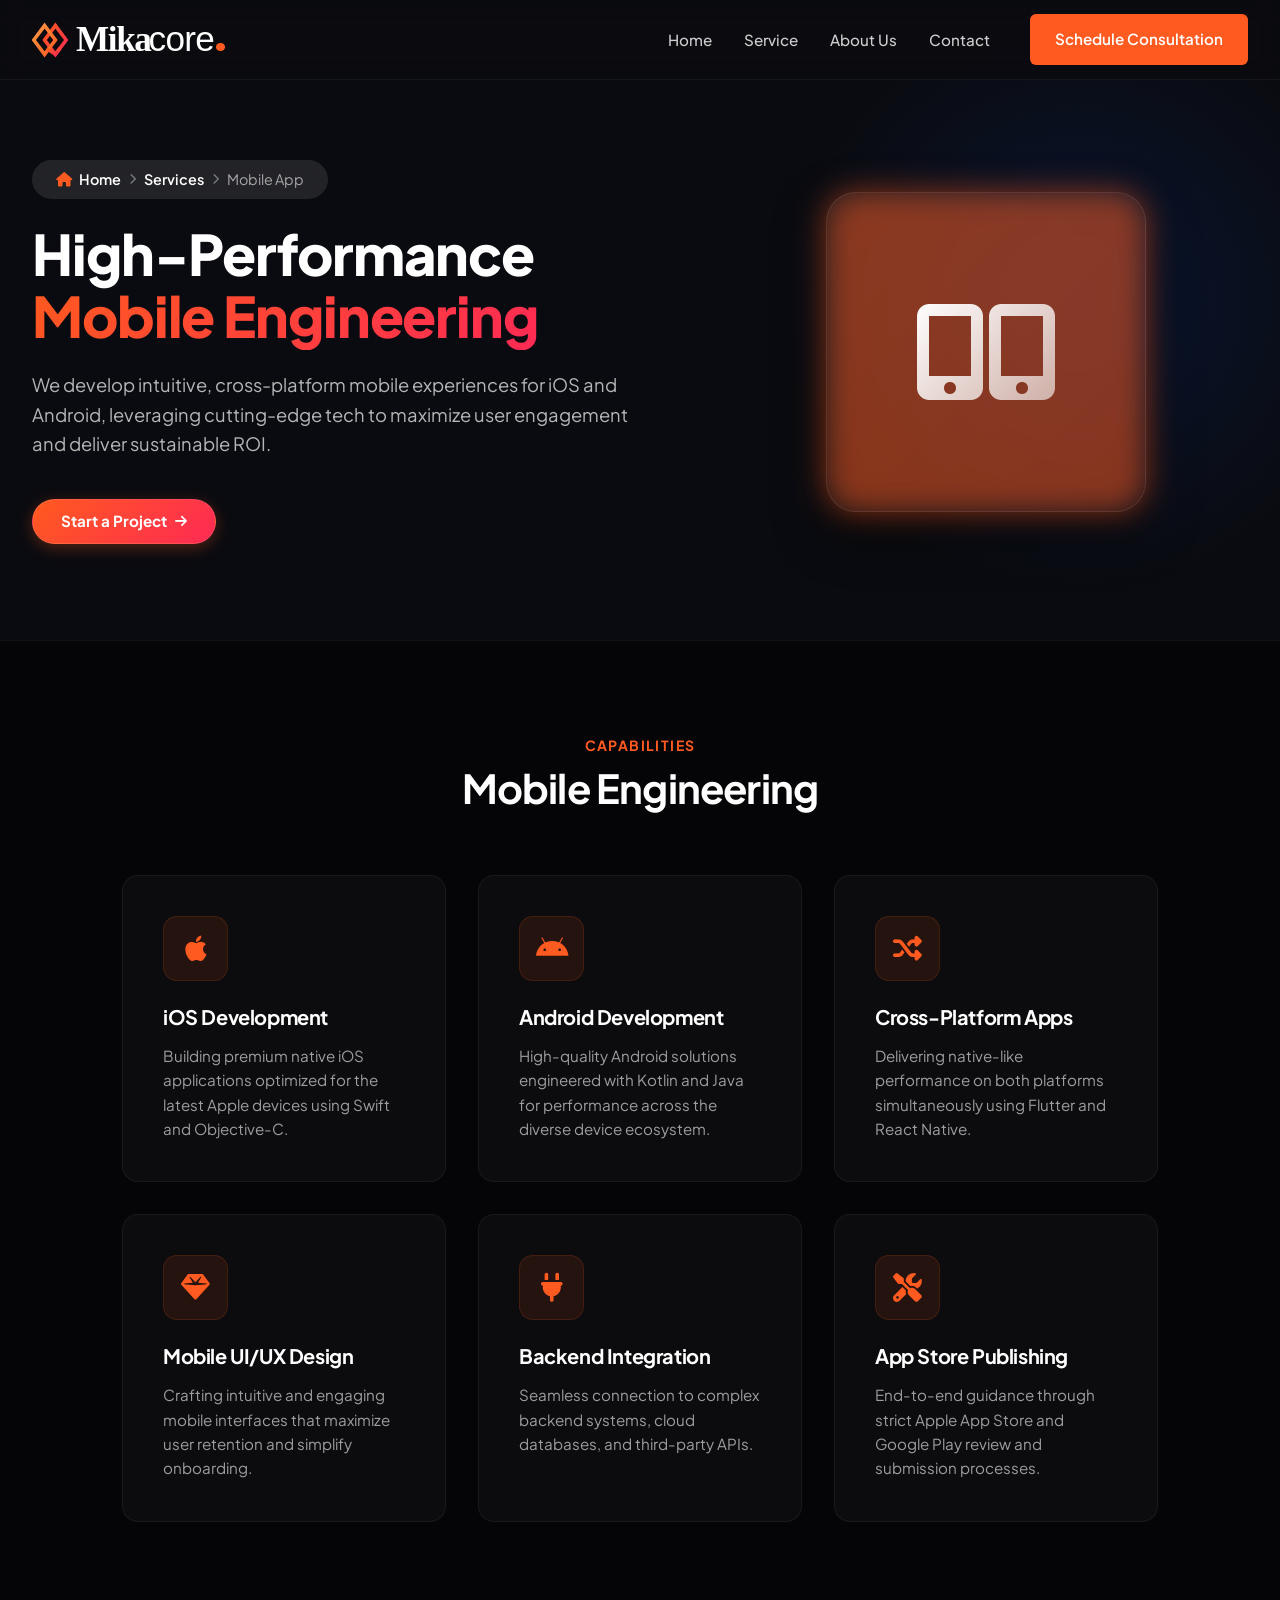
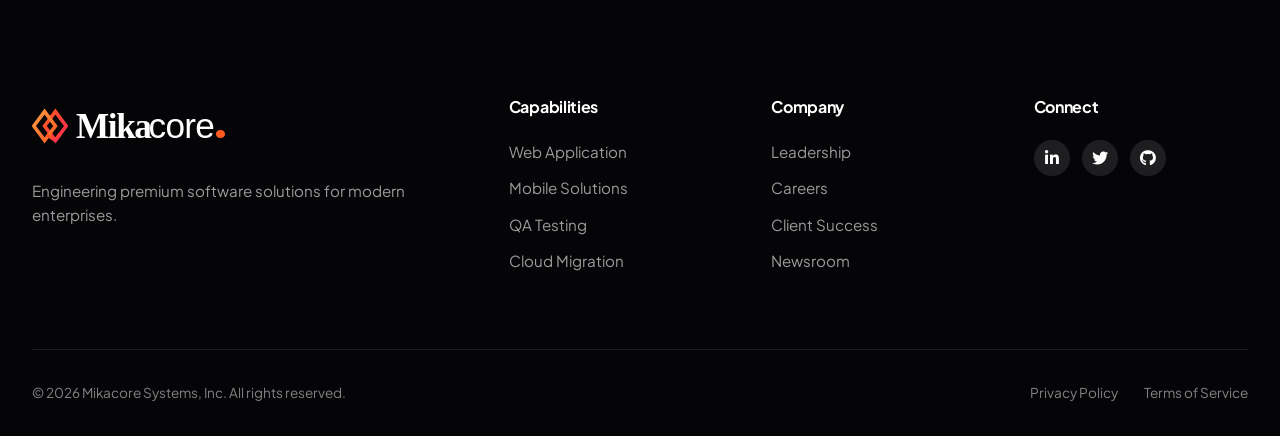
==== mobile-app.html @ 4b155047 "Init the Project" ====
<!DOCTYPE html>
<html lang="en">

<head>
  <meta charset="UTF-8">
  <meta name="viewport" content="width=device-width, initial-scale=1.0">
  <title>Mobile App Development | Mikacore Services</title>
  <link rel="preconnect" href="https://fonts.googleapis.com">
  <link rel="preconnect" href="https://fonts.gstatic.com" crossorigin>
  <link
    href="https://fonts.googleapis.com/css2?family=Plus+Jakarta+Sans:wght@300;400;500;600;700;800&family=Poppins:wght@300;700&display=swap"
    rel="stylesheet">
  <link rel="stylesheet" href="https://cdnjs.cloudflare.com/ajax/libs/font-awesome/6.4.0/css/all.min.css">
  <link rel="stylesheet" href="styles.css?v=2">
</head>

<body>

  <!-- Navigation -->
  <header class="navbar" id="navbar">
    <div class="container nav-container">
      <a href="index.html#home" class="brand-logo">
        <svg class="logo-svg" width="36" height="36" viewBox="0 0 100 100" fill="none"
          xmlns="http://www.w3.org/2000/svg">
          <defs>
            <linearGradient id="logoOrangeGrad" x1="0%" y1="0%" x2="100%" y2="100%">
              <stop offset="0%" stop-color="#FF9A44" />
              <stop offset="100%" stop-color="#FF5A1F" />
            </linearGradient>
            <linearGradient id="logoRedGrad" x1="0%" y1="0%" x2="100%" y2="100%">
              <stop offset="0%" stop-color="#FF5A1F" />
              <stop offset="100%" stop-color="#FF2A54" />
            </linearGradient>
          </defs>
          <path d="M 65 10 L 95 50 L 65 90 L 35 50 Z" stroke="url(#logoRedGrad)" stroke-width="10"
            stroke-linejoin="miter" />
          <path d="M 35 10 L 65 50 L 35 90 L 5 50 Z" stroke="url(#logoOrangeGrad)" stroke-width="10"
            stroke-linejoin="miter" />
          <path d="M 45 76.6 L 65 90 L 75.3 76.2" stroke="url(#logoRedGrad)" stroke-width="10" stroke-linejoin="miter"
            stroke-linecap="square" />
        </svg>
        <span class="brand-text"><span class="brand-mika">Mika</span><span class="brand-core">core</span><span
            class="brand-dot">.</span></span>
      </a>

      <button class="menu-toggle" aria-label="Toggle navigation">
        <span></span><span></span><span></span>
      </button>

      <nav class="nav-menu">
        <ul class="nav-links">
          <li><a href="index.html#home" class="nav-link">Home</a></li>
          <li><a href="index.html#service" class="nav-link active">Service</a></li>
          <li><a href="index.html#solutions" class="nav-link">About Us</a></li>
          <li><a href="index.html#contact" class="nav-link">Contact</a></li>
        </ul>
        <div class="nav-actions">
          <a href="index.html#contact" class="btn btn-primary">Schedule Consultation</a>
        </div>
      </nav>
    </div>
  </header>

  <!-- Service Hero -->
  <section class="service-hero">
    <div class="service-hero-glow"></div>
    <div class="container sh-container">
      <div class="sh-content reveal-up">
        <div class="breadcrumb">
          <a href="index.html#home"><i class="fas fa-home"></i> Home</a>
          <i class="fas fa-chevron-right"></i>
          <a href="index.html#service">Services</a>
          <i class="fas fa-chevron-right"></i>
          <span>Mobile App</span>
        </div>
        <h1 class="sh-title">High-Performance <span>Mobile Engineering</span></h1>
        <p class="sh-desc">We develop intuitive, cross-platform mobile experiences for iOS and Android, leveraging
          cutting-edge tech to maximize user engagement and deliver sustainable ROI.</p>
        <div class="sh-actions">
          <a href="index.html#contact" class="btn btn-primary nav-get-started">Start a Project <i
              class="fas fa-arrow-right"></i></a>
        </div>
      </div>
      <div class="sh-visual reveal-up delay-1">
        <div class="sh-abstract-card">
          <i class="fas fa-mobile-alt sh-icon"
            style="font-family: 'Font Awesome 6 Free'; font-weight: 900;">&#xf3cd;</i>
        </div>
      </div>
    </div>
  </section>

  <!-- Service Features -->
  <section class="service-features section">
    <div class="container container-large">
      <div class="section-heading reveal-up">
        <h2 class="subtitle">Capabilities</h2>
        <h3 class="title text-white">Mobile Engineering</h3>
      </div>
      <div class="sh-grid">
        <div class="sh-feature-card reveal-up">
          <div class="sh-fc-icon"><i class="fab fa-apple"></i></div>
          <h4>iOS Development</h4>
          <p>Building premium native iOS applications optimized for the latest Apple devices using Swift and
            Objective-C.</p>
        </div>
        <div class="sh-feature-card reveal-up delay-1">
          <div class="sh-fc-icon"><i class="fab fa-android"></i></div>
          <h4>Android Development</h4>
          <p>High-quality Android solutions engineered with Kotlin and Java for performance across the diverse device
            ecosystem.</p>
        </div>
        <div class="sh-feature-card reveal-up delay-2">
          <div class="sh-fc-icon"><i class="fas fa-random"></i></div>
          <h4>Cross-Platform Apps</h4>
          <p>Delivering native-like performance on both platforms simultaneously using Flutter and React Native.</p>
        </div>
        <div class="sh-feature-card reveal-up">
          <div class="sh-fc-icon"><i class="fas fa-gem"></i></div>
          <h4>Mobile UI/UX Design</h4>
          <p>Crafting intuitive and engaging mobile interfaces that maximize user retention and simplify onboarding.</p>
        </div>
        <div class="sh-feature-card reveal-up delay-1">
          <div class="sh-fc-icon"><i class="fas fa-plug"></i></div>
          <h4>Backend Integration</h4>
          <p>Seamless connection to complex backend systems, cloud databases, and third-party APIs.</p>
        </div>
        <div class="sh-feature-card reveal-up delay-2">
          <div class="sh-fc-icon"><i class="fas fa-tools"></i></div>
          <h4>App Store Publishing</h4>
          <p>End-to-end guidance through strict Apple App Store and Google Play review and submission processes.</p>
        </div>
      </div>
    </div>
  </section>
  <!-- Footer -->
  <footer class="footer">
    <div class="container">
      <div class="footer-grid">
        <div class="footer-brand">
          <a href="index.html#home" class="brand-logo">
            <svg class="logo-svg" width="36" height="36" viewBox="0 0 100 100" fill="none"
              xmlns="http://www.w3.org/2000/svg">
              <defs>
                <linearGradient id="logoOrangeGradFooter" x1="0%" y1="0%" x2="100%" y2="100%">
                  <stop offset="0%" stop-color="#FF9A44" />
                  <stop offset="100%" stop-color="#FF5A1F" />
                </linearGradient>
                <linearGradient id="logoRedGradFooter" x1="0%" y1="0%" x2="100%" y2="100%">
                  <stop offset="0%" stop-color="#FF5A1F" />
                  <stop offset="100%" stop-color="#FF2A54" />
                </linearGradient>
              </defs>
              <path d="M 65 10 L 95 50 L 65 90 L 35 50 Z" stroke="url(#logoRedGradFooter)" stroke-width="10"
                stroke-linejoin="miter" />
              <path d="M 35 10 L 65 50 L 35 90 L 5 50 Z" stroke="url(#logoOrangeGradFooter)" stroke-width="10"
                stroke-linejoin="miter" />
              <path d="M 45 76.6 L 65 90 L 75.3 76.2" stroke="url(#logoRedGradFooter)" stroke-width="10"
                stroke-linejoin="miter" stroke-linecap="square" />
            </svg>
            <span class="brand-text text-white"><span class="brand-mika">Mika</span><span
                class="brand-core">core</span><span class="brand-dot">.</span></span>
          </a>
          <p>Engineering premium software solutions for modern enterprises.</p>
        </div>
        <div class="footer-nav">
          <h4>Capabilities</h4>
          <ul>
            <li><a href="web-application.html">Web Application</a></li>
            <li><a href="mobile-app.html">Mobile Solutions</a></li>
            <li><a href="qa-support.html">QA Testing</a></li>
            <li><a href="#">Cloud Migration</a></li>
          </ul>
        </div>
        <div class="footer-nav">
          <h4>Company</h4>
          <ul>
            <li><a href="#">Leadership</a></li>
            <li><a href="#">Careers</a></li>
            <li><a href="#">Client Success</a></li>
            <li><a href="#">Newsroom</a></li>
          </ul>
        </div>
        <div class="footer-nav">
          <h4>Connect</h4>
          <div class="social-pills">
            <a href="#"><i class="fab fa-linkedin-in"></i></a>
            <a href="#"><i class="fab fa-twitter"></i></a>
            <a href="#"><i class="fab fa-github"></i></a>
          </div>
        </div>
      </div>
      <div class="footer-legal">
        <p>&copy; <span id="currentYear"></span> Mikacore Systems, Inc. All rights reserved.</p>
        <div class="legal-links">
          <a href="#">Privacy Policy</a>
          <a href="#">Terms of Service</a>
        </div>
      </div>
    </div>
  </footer>

  <script src="script.js"></script>
</body>

</html>
---- styles.css ----
/**
 * Mikacore Professional Enterprise CSS
 * Palette: Pure Black, Dark Gray, Vibrant Orange, Deep Red, Off-White
 */

:root {
    /* Color System */
    --c-black: #050507;
    --c-dark: #0A0B10;
    --c-dark-border: #1F212A;
    --c-white: #FFFFFF;
    --c-gray-light: #F4F5F7;
    --c-gray-mid: #E2E4E9;
    --c-text-main: #334155;
    --c-text-muted: #64748B;

    /* Brand Accents */
    --c-orange: #FF5A1F;
    --c-orange-hover: #E04A15;
    --c-orange-light: rgba(255, 90, 31, 0.1);

    /* Typography */
    --font-sans: 'Plus Jakarta Sans', system-ui, -apple-system, sans-serif;
    --font-logo: 'Poppins', sans-serif;


    /* Elevation / Shadows */
    --shadow-sm: 0 4px 6px -1px rgba(0, 0, 0, 0.05), 0 2px 4px -2px rgba(0, 0, 0, 0.05);
    --shadow-md: 0 10px 30px -5px rgba(0, 0, 0, 0.08);
    --shadow-lg: 0 20px 40px -5px rgba(0, 0, 0, 0.12);
    --shadow-glow: 0 0 40px rgba(255, 90, 31, 0.15);

    /* Layout */
    --nav-height: 80px;
    --container-xl: 1280px;
    --radius-sm: 6px;
    --radius-md: 12px;
    --radius-lg: 24px;

    /* Transitions */
    --ease-out: cubic-bezier(0.16, 1, 0.3, 1);
    --t-fast: 0.2s var(--ease-out);
    --t-normal: 0.4s var(--ease-out);
}

/* ================= Reset ================= */
* {
    margin: 0;
    padding: 0;
    box-sizing: border-box;
}

html {
    scroll-behavior: smooth;
    font-size: 16px;
}

body {
    font-family: var(--font-sans);
    color: var(--c-text-main);
    background-color: var(--c-white);
    line-height: 1.6;
    -webkit-font-smoothing: antialiased;
    -moz-osx-font-smoothing: grayscale;
}

img {
    max-width: 100%;
    height: auto;
    display: block;
}

a {
    text-decoration: none;
    color: inherit;
    transition: var(--t-fast);
}

ul {
    list-style: none;
}

/* ================= Typography ================= */
h1,
h2,
h3,
h4,
h5,
h6 {
    color: var(--c-black);
    font-weight: 700;
    letter-spacing: -0.02em;
    line-height: 1.15;
}

.text-white {
    color: var(--c-white) !important;
}

.orange-text {
    color: var(--c-orange);
}

.orange-bg {
    background-color: var(--c-orange-light);
}

.section-heading {
    text-align: center;
    max-width: 700px;
    margin: 0 auto 4rem;
}

.subtitle {
    font-size: 0.875rem;
    text-transform: uppercase;
    letter-spacing: 0.1em;
    color: var(--c-orange);
    margin-bottom: 0.75rem;
    font-weight: 700;
}

.title {
    font-size: 2.5rem;
    color: var(--c-black);
}

/* ================= Layout & Utilities ================= */
.container {
    max-width: var(--container-xl);
    margin: 0 auto;
    padding: 0 2rem;
}

.section {
    padding: 6rem 0;
}

.bg-gray {
    background-color: var(--c-gray-light);
}

.text-center {
    text-align: center;
}

.grid-3 {
    display: grid;
    grid-template-columns: repeat(3, 1fr);
    gap: 2rem;
}

.grid-4 {
    display: grid;
    grid-template-columns: repeat(4, 1fr);
    gap: 2rem;
}

/* ================= Buttons ================= */
.btn {
    display: inline-flex;
    align-items: center;
    justify-content: center;
    font-weight: 600;
    padding: 0.75rem 1.5rem;
    border-radius: var(--radius-sm);
    font-size: 0.95rem;
    cursor: pointer;
    border: 1px solid transparent;
    transition: var(--t-fast);
}

.btn-lg {
    padding: 1rem 2rem;
    font-size: 1.05rem;
}

.btn-full {
    width: 100%;
}

.nav-get-started {
    background: linear-gradient(135deg, var(--c-orange), #FF2A54);
    color: var(--c-white);
    border-radius: 50px;
    padding: 0.6rem 1.75rem;
    font-weight: 700;
    font-size: 0.95rem;
    display: inline-flex;
    align-items: center;
    gap: 0.5rem;
    box-shadow: 0 4px 15px rgba(255, 90, 31, 0.3);
    border: 1px solid rgba(255, 255, 255, 0.1);
    transition: all 0.3s ease;
}

.nav-get-started i {
    font-size: 0.85rem;
    transition: transform 0.3s ease;
}

.nav-get-started:hover {
    background: linear-gradient(135deg, #FF2A54, var(--c-orange));
    box-shadow: 0 8px 25px rgba(255, 90, 31, 0.4);
    transform: translateY(-2px);
    color: #fff;
}

.nav-get-started:hover i {
    transform: translateX(4px);
}

.btn-primary {
    background-color: var(--c-orange);
    color: var(--c-white);
}

.btn-primary:hover {
    background-color: var(--c-orange-hover);
    transform: translateY(-2px);
    box-shadow: 0 8px 20px rgba(255, 90, 31, 0.25);
}

.btn-outline-light {
    background-color: rgba(255, 255, 255, 0.05);
    border: 1px solid rgba(255, 255, 255, 0.2);
    color: var(--c-white);
    backdrop-filter: blur(10px);
}

.btn-outline-light:hover {
    background-color: var(--c-white);
    color: var(--c-black);
}

/* ================= Navigation ================= */
.navbar {
    position: fixed;
    top: 0;
    width: 100%;
    height: var(--nav-height);
    background-color: rgba(10, 11, 16, 0.9);
    backdrop-filter: blur(12px);
    border-bottom: 1px solid rgba(255, 255, 255, 0.05);
    z-index: 1000;
    transition: var(--t-normal);
}

.navbar.scrolled {
    height: 70px;
    background-color: rgba(255, 255, 255, 0.98);
    border-bottom: 1px solid var(--c-gray-mid);
    box-shadow: var(--shadow-sm);
}

.nav-container {
    display: flex;
    justify-content: space-between;
    align-items: center;
    height: 100%;
}

.brand-logo {
    display: flex;
    align-items: center;
    gap: 0.5rem;
    font-size: 1.6rem;
    color: var(--c-white);
    letter-spacing: -0.02em;
}

.brand-text {
    display: flex;
    align-items: baseline;
    font-family: var(--font-logo);
}

.brand-mika {
    font-weight: 700;
    font-size: 2.2rem;
    color: var(--c-white);
    font-family: 'Comfortaa', cursive;
    letter-spacing: -0.04em;
}

.navbar.scrolled .brand-mika {
    color: var(--c-black);
}

.brand-core {
    font-family: 'Lexend', sans-serif;
    font-weight: 200;
    font-size: 2.2rem;
    color: var(--c-white);
    letter-spacing: -0.02em;
    margin-left: -2px;
}

.navbar.scrolled .brand-core {
    color: var(--c-black);
}

.brand-dot {
    color: #FF5A1F;
    font-weight: 900;
    font-size: 2.2rem;
    margin-left: 1px;
}

.navbar.scrolled .brand-logo {
    color: var(--c-black);
}

.navbar.scrolled .brand-text.text-white {
    color: var(--c-black) !important;
}

.nav-menu {
    display: flex;
    align-items: center;
    gap: 2.5rem;
}

.nav-links {
    display: flex;
    gap: 2rem;
}

.nav-link {
    color: rgba(255, 255, 255, 0.8);
    font-size: 0.95rem;
    font-weight: 500;
}

.navbar.scrolled .nav-link {
    color: var(--c-text-main);
}

.nav-link:hover,
.nav-link.active {
    color: var(--c-white);
}

.navbar.scrolled .nav-link:hover,
.navbar.scrolled .nav-link.active {
    color: var(--c-orange);
}

.menu-toggle {
    display: none;
    background: transparent;
    border: none;
    cursor: pointer;
    flex-direction: column;
    gap: 5px;
    z-index: 101;
}

.menu-toggle span {
    display: block;
    width: 24px;
    height: 2px;
    background-color: var(--c-white);
    transition: var(--t-fast);
}

.navbar.scrolled .menu-toggle span {
    background-color: var(--c-black);
}

/* ================= Hero Section (Dark & Premium) ================= */
/* ================= Hero Section (Dark & Premium) ================= */
/* ================= Hero Section (Dark & Premium) ================= */
/* ================= Hero Section (Dark & Premium) ================= */
.hero {
    /* Pure dark background for particles */
    background-color: #0b0c10; /* Very dark grayish black */
    position: relative;
    padding-top: calc(var(--nav-height) + 5rem);
    padding-bottom: 0;
    overflow: hidden;
    color: var(--c-white);
}

.hero-container {
    position: relative;
    z-index: 1;
    display: grid;
    grid-template-columns: 1fr 1fr;
    gap: 4rem;
    align-items: center;
    min-height: 70vh;
}

.hero-badge {
    display: inline-block;
    padding: 0.4rem 0.8rem;
    background: rgba(255, 90, 31, 0.1);
    color: var(--c-orange);
    border: 1px solid rgba(255, 90, 31, 0.2);
    border-radius: 50px;
    font-size: 0.85rem;
    font-weight: 600;
    margin-bottom: 1.5rem;
    text-transform: uppercase;
    letter-spacing: 0.05em;
}

.hero-content h1 {
    color: var(--c-white);
    font-size: 3.5rem;
    line-height: 1.1;
    margin-bottom: 1.5rem;
}

.hero-content h1 span {
    background: linear-gradient(90deg, var(--c-white) 0%, var(--c-gray-muted, #999) 100%);
    background-clip: text;
    -webkit-background-clip: text;
    -webkit-text-fill-color: transparent;
    color: var(--c-white);
    /* Fallback */
}

.hero-content p {
    font-size: 1.125rem;
    color: rgba(255, 255, 255, 0.7);
    margin-bottom: 2.5rem;
    max-width: 500px;
}

.hero-cta {
    display: flex;
    gap: 1rem;
}

/* Hero Abstract Visual */
.hero-visual {
    position: relative;
}

.glass-card {
    background: rgba(255, 255, 255, 0.03);
    border: 1px solid rgba(255, 255, 255, 0.08);
    backdrop-filter: blur(20px);
    border-radius: var(--radius-md);
    padding: 1.5rem;
    box-shadow: var(--shadow-lg), 0 0 0 1px rgba(255, 255, 255, 0.05) inset;
}

.main-card {
    width: 100%;
    max-width: 450px;
    margin-left: auto;
    position: relative;
    transform: perspective(1000px) rotateY(-5deg) rotateX(5deg);
    transition: transform 0.5s ease;
}

.main-card:hover {
    transform: perspective(1000px) rotateY(0deg) rotateX(0deg);
}

.card-header {
    display: flex;
    gap: 6px;
    margin-bottom: 1.5rem;
    padding-bottom: 1rem;
    border-bottom: 1px solid rgba(255, 255, 255, 0.05);
}

.dot {
    width: 10px;
    height: 10px;
    border-radius: 50%;
}

.red {
    background-color: #ff5f56;
}

.yellow {
    background-color: #ffbd2e;
}

.green {
    background-color: #27c93f;
}

.code-line {
    height: 8px;
    background: rgba(255, 255, 255, 0.1);
    border-radius: 4px;
    margin-bottom: 12px;
}

.w-60 {
    width: 60%;
}

.w-70 {
    width: 70%;
}

.w-80 {
    width: 80%;
}

.w-90 {
    width: 90%;
}

.w-100 {
    width: 100%;
}

.mt-2 {
    margin-top: 2rem;
}

.stat-block {
    display: flex;
    align-items: center;
    gap: 1rem;
    padding: 1rem;
    background: rgba(0, 0, 0, 0.2);
    border-radius: var(--radius-sm);
}

.stat-circle {
    width: 40px;
    height: 40px;
    border-radius: 50%;
    border: 3px solid transparent;
}

.orange-ring-glow {
    border-top-color: var(--c-orange);
    border-right-color: var(--c-orange);
    border-bottom-color: rgba(255, 255, 255, 0.1);
    border-left-color: rgba(255, 255, 255, 0.1);
}

.stat-bars {
    flex: 1;
    display: flex;
    flex-direction: column;
    gap: 8px;
}

.bar {
    height: 6px;
    border-radius: 3px;
}

.orange-bar {
    background-color: var(--c-orange);
}

.red-bar {
    background-color: #FF2A54;
}

/* Tech Ticker */
.partner-band {
    border-top: 1px solid var(--c-dark-border);
    margin-top: 5rem;
    padding: 2rem 0;
    background: rgba(0, 0, 0, 0.3);
}

.band-title {
    font-size: 0.75rem;
    font-weight: 700;
    letter-spacing: 0.1em;
    color: rgba(255, 255, 255, 0.4);
    margin-bottom: 1.5rem;
}

.ticker-wrap {
    overflow: hidden;
    mask-image: linear-gradient(to right, transparent, black 10%, black 90%, transparent);
    -webkit-mask-image: linear-gradient(to right, transparent, black 10%, black 90%, transparent);
}

.ticker {
    display: flex;
    align-items: center;
    justify-content: space-around;
    gap: 4rem;
    font-size: 2rem;
    color: rgba(255, 255, 255, 0.3);
}

/* ================= Page Header (Sub-pages) ================= */
.page-header {
    background-image: linear-gradient(rgba(10, 11, 16, 0.8), rgba(10, 11, 16, 0.95)), url('service-bg.jpg');
    background-size: cover;
    background-position: center;
    position: relative;
    padding-top: calc(var(--nav-height) + 3rem);
    padding-bottom: 5rem;
    color: var(--c-white);
    text-align: center;
    border-bottom: none;
}

.page-header h1 {
    font-size: 3rem;
    color: var(--c-white);
    margin-bottom: 1rem;
    font-weight: 800;
}

.breadcrumb {
    display: inline-flex;
    align-items: center;
    gap: 0.5rem;
    font-size: 0.9rem;
    color: rgba(255, 255, 255, 0.6);
    background: rgba(255, 255, 255, 0.1);
    padding: 0.5rem 1.5rem;
    border-radius: 50px;
    backdrop-filter: blur(10px);
}

.breadcrumb a {
    color: var(--c-white);
    font-weight: 600;
    transition: var(--t-fast);
}

.breadcrumb a:hover {
    color: var(--c-orange);
}

.breadcrumb i.fa-chevron-right {
    font-size: 0.7rem;
    color: rgba(255, 255, 255, 0.4);
}

.breadcrumb i.fa-home {
    color: var(--c-orange);
    margin-right: 0.25rem;
}

/* ================= Expertise / Service Section ================= */
.expertise-section {
    background-image: linear-gradient(rgba(10, 11, 16, 0.85), rgba(10, 11, 16, 0.95)), url('service-bg.jpg');
    background-size: cover;
    background-position: center;
    background-attachment: fixed;
    position: relative;
    padding-top: 4rem;
    padding-bottom: 4rem;
}

.expertise-section .subtitle,
.expertise-section .title {
    color: var(--c-white);
}

.service-grid-tall {
    align-items: stretch;
}

.feature-card {
    padding: 2.5rem;
    border-radius: var(--radius-md);
    background-color: var(--c-white);
    border: 1px solid var(--c-gray-mid);
    box-shadow: var(--shadow-sm);
    transition: var(--t-normal);
}

.service-card-detailed {
    display: flex;
    flex-direction: column;
    padding: 2.5rem 2rem 2rem;
    position: relative;
    border: none;
    background: transparent;
    border-radius: var(--radius-md);
    z-index: 1;
    overflow: hidden;
}

.service-card-detailed::after {
    content: '';
    position: absolute;
    top: 0;
    left: 0;
    right: 0;
    bottom: 0;
    background: linear-gradient(145deg, rgba(30, 30, 34, 0.9), rgba(15, 15, 18, 0.95));
    border: 1px solid rgba(255, 255, 255, 0.06);
    border-radius: var(--radius-md);
    z-index: -1;
    transition: all 0.4s ease;
}

.service-card-detailed:hover::after {
    background: linear-gradient(145deg, rgba(40, 40, 45, 0.95), rgba(20, 20, 24, 0.95));
    border-color: rgba(255, 154, 68, 0.4);
    box-shadow: 0 20px 40px rgba(0, 0, 0, 0.7), inset 0 0 20px rgba(255, 154, 68, 0.05);
}

.feature-card:hover {
    box-shadow: none;
    transform: translateY(-5px);
}

.sc-top-cutout {
    position: absolute;
    top: 1.5rem;
    right: 1.5rem;
    display: flex;
    align-items: center;
    justify-content: center;
}

.sc-number {
    font-size: 1.5rem;
    font-weight: 800;
    color: rgba(255, 255, 255, 0.1);
    transition: all 0.4s ease;
}

.service-card-detailed:hover .sc-number {
    color: var(--c-orange);
}

.fc-icon {
    width: 65px;
    height: 65px;
    border-radius: 16px;
    background: linear-gradient(135deg, rgba(255, 154, 68, 0.1), rgba(255, 42, 84, 0.05)) !important;
    border: 1px solid rgba(255, 154, 68, 0.2);
    color: var(--c-orange);
    display: flex;
    align-items: center;
    justify-content: center;
    font-size: 1.8rem;
    margin-bottom: 1.5rem;
    box-shadow: 0 8px 20px rgba(255, 154, 68, 0.15);
    transition: all 0.4s ease;
}

.service-card-detailed:hover .fc-icon {
    transform: translateY(-5px) scale(1.05);
    box-shadow: 0 12px 25px rgba(255, 154, 68, 0.25);
    background: linear-gradient(135deg, rgba(255, 154, 68, 0.2), rgba(255, 42, 84, 0.1)) !important;
}

.feature-card h4 {
    font-size: 1.25rem;
    margin-bottom: 0.8rem;
    color: var(--c-white);
    font-weight: 700;
}

.sc-desc {
    color: rgba(255, 255, 255, 0.6);
    font-size: 0.9rem;
    margin-bottom: 1.5rem;
    line-height: 1.5;
}

.sc-inner-box {
    background: rgba(0, 0, 0, 0.3);
    border: 1px solid rgba(255, 255, 255, 0.03);
    border-radius: 12px;
    padding: 1.2rem;
    margin-bottom: 2rem;
    transition: all 0.4s ease;
}

.service-card-detailed:hover .sc-inner-box {
    background: rgba(0, 0, 0, 0.5);
    border-color: rgba(255, 255, 255, 0.08);
}

.service-list {
    display: flex;
    flex-direction: column;
    gap: 0;
}

.service-list li {
    display: flex;
    align-items: center;
    gap: 0.75rem;
    color: rgba(255, 255, 255, 0.85);
    font-size: 0.85rem;
    font-weight: 500;
    padding: 0.35rem 0;
}

.service-list li i {
    color: var(--c-orange);
    background: rgba(255, 154, 68, 0.1);
    border-radius: 50%;
    padding: 4px;
    font-size: 0.6rem;
    display: flex;
    align-items: center;
    justify-content: center;
    width: 18px;
    height: 18px;
}

.sc-bottom-tab {
    position: absolute;
    bottom: 0;
    right: 0;
    width: 140px;
    height: 50px;
    display: flex;
    align-items: center;
    justify-content: center;
    background: transparent;
}

.sc-more-link {
    font-size: 0.9rem;
    font-weight: 700;
    color: rgba(255, 255, 255, 0.7);
    display: flex;
    align-items: center;
    gap: 0.5rem;
    transition: all 0.3s ease;
    padding: 0.5rem 1rem;
    border-radius: 50px;
    background: rgba(255, 255, 255, 0.05);
}

.sc-more-link:hover {
    color: var(--c-white);
    background: var(--c-orange);
    transform: translateX(5px);
}

/* Detailed Service Page Content */
.service-details-section {
    padding: 0 0 3rem 0;
    background-color: #030406;
    /* Pure deep black around the card */
    position: relative;
}

.service-watermark {
    position: absolute;
    top: 50%;
    left: 50%;
    transform: translate(-50%, -50%);
    width: 600px;
    height: 600px;
    opacity: 0.04;
    z-index: 1;
    /* Inside the card's visual stacking context */
    pointer-events: none;
    filter: drop-shadow(0 0 20px rgba(255, 42, 84, 0.2));
}

.service-details-section .container {
    background-color: #0b0c10;
    /* The lighter "card" background */
    background-image: radial-gradient(circle at center, rgba(0, 78, 235, 0.06) 0%, transparent 80%);
    border-radius: 24px 24px 0 0;
    position: relative;
    z-index: 5;
    margin-top: -3.5rem;
    /* Pulled up to overlap the header */
    padding: 4rem 3rem;
    box-shadow: 0 -10px 40px rgba(0, 0, 0, 0.6);
    overflow: hidden;
    /* Contains the watermark if we want it */
    border: 1px solid rgba(255, 255, 255, 0.03);
    border-bottom: none;
}

.service-details-content {
    max-width: 1100px;
    margin: 0 auto;
    position: relative;
    z-index: 10;
}

.service-details-content p.lead {
    font-size: 1.15rem;
    color: rgba(255, 255, 255, 0.7);
    margin-bottom: 3.5rem;
    line-height: 1.7;
    text-align: center;
    max-width: 800px;
    margin-left: auto;
    margin-right: auto;
}

.full-service-list {
    display: grid;
    grid-template-columns: repeat(3, 1fr);
    gap: 1.5rem;
    margin-bottom: 2rem;
}

.full-service-list li {
    display: flex;
    align-items: flex-start;
    padding: 1.5rem;
    background: rgba(255, 255, 255, 0.03);
    backdrop-filter: blur(10px);
    border-radius: 12px;
    border: none;
    font-size: 0.95rem;
    font-weight: 500;
    color: rgba(255, 255, 255, 0.9);
    transition: all 0.4s ease;
    box-shadow: 0 4px 15px rgba(0, 0, 0, 0.2);
}

.full-service-list li:hover {
    background: rgba(255, 255, 255, 0.06);
    box-shadow: 0 10px 30px rgba(0, 0, 0, 0.4);
    transform: translateY(-5px);
}

.full-service-list li i {
    color: var(--c-white);
    background: linear-gradient(135deg, var(--c-orange), #003bbb);
    width: 28px;
    height: 28px;
    display: flex;
    align-items: center;
    justify-content: center;
    border-radius: 8px;
    /* Slightly squared for tech feel */
    margin-right: 1rem;
    font-size: 0.8rem;
    flex-shrink: 0;
    box-shadow: 0 4px 10px rgba(0, 78, 235, 0.3);
}

@media screen and (max-width: 1024px) {
    .full-service-list {
        grid-template-columns: repeat(2, 1fr);
    }
}

@media screen and (max-width: 768px) {
    .full-service-list {
        grid-template-columns: 1fr;
    }
}

/* ================= Split / Solutions Section ================= */
.split-container {
    display: grid;
    grid-template-columns: 1fr 1fr;
    gap: 4rem;
    align-items: center;
}

.split-image {
    position: relative;
    border-radius: var(--radius-md);
    overflow: hidden;
    box-shadow: var(--shadow-md);
}

.floating-badge {
    position: absolute;
    bottom: 2rem;
    right: -2rem;
    /* Will be adjusted in mobile */
    background: var(--c-white);
    padding: 1.25rem;
    border-radius: var(--radius-md);
    box-shadow: var(--shadow-lg);
    display: flex;
    align-items: center;
    gap: 1rem;
    animation: float 4s ease-in-out infinite;
}

@keyframes float {
    0% {
        transform: translateY(0px);
    }

    50% {
        transform: translateY(-10px);
    }

    100% {
        transform: translateY(0px);
    }
}

.floating-badge i {
    font-size: 2rem;
}

.floating-badge strong {
    display: block;
    font-size: 1.25rem;
    color: var(--c-black);
    line-height: 1;
}

.floating-badge span {
    font-size: 0.8rem;
    color: var(--c-text-muted);
}

.split-content .title {
    margin-bottom: 1.5rem;
}

.split-content p {
    color: var(--c-text-muted);
    margin-bottom: 2rem;
    font-size: 1.05rem;
}

.professional-list li {
    display: flex;
    align-items: flex-start;
    gap: 1rem;
    margin-bottom: 1.5rem;
}

.professional-list i {
    color: var(--c-orange);
    background: var(--c-orange-light);
    width: 24px;
    height: 24px;
    display: flex;
    align-items: center;
    justify-content: center;
    border-radius: 50%;
    font-size: 0.7rem;
    margin-top: 3px;
    flex-shrink: 0;
}

.professional-list strong {
    color: var(--c-black);
    display: block;
    margin-bottom: 0.25rem;
}

.professional-list span {
    color: var(--c-text-muted);
    font-size: 0.95rem;
}

/* ================= Stats Section ================= */
.stats-section {
    padding: 4rem 0;
    border-top: 1px solid var(--c-gray-mid);
    border-bottom: 1px solid var(--c-gray-mid);
}

.stat-item {
    padding: 1rem;
}

.stat-number {
    display: block;
    font-size: 3.5rem;
    font-weight: 800;
    color: var(--c-black);
    line-height: 1;
    margin-bottom: 0.5rem;
    letter-spacing: -0.05em;
}

.stat-label {
    text-transform: uppercase;
    font-size: 0.85rem;
    font-weight: 600;
    color: var(--c-text-muted);
    letter-spacing: 0.05em;
}

/* ================= Contact Section (Dark Theme) ================= */
.dark-contact {
    background-color: var(--c-black);
    color: var(--c-white);
    padding: 6rem 0;
}

.container-large {
    max-width: 1100px;
    margin: 0 auto;
    padding: 0 2rem;
}

.contact-layout {
    display: grid;
    grid-template-columns: 1.1fr 1fr;
    gap: 4rem;
    align-items: center;
}

.contact-info-left {
    display: flex;
    flex-direction: column;
}

.ci-badge {
    color: var(--c-orange);
    background: rgba(255, 90, 31, 0.1);
    border: 1px solid rgba(255, 90, 31, 0.2);
    padding: 0.4rem 1rem;
    border-radius: 50px;
    font-size: 0.85rem;
    font-weight: 700;
    letter-spacing: 1px;
    margin-bottom: 1.5rem;
    display: inline-block;
    text-transform: uppercase;
}

.ci-title {
    font-size: 3.5rem;
    font-weight: 700;
    color: var(--c-white);
    margin-bottom: 3.5rem;
    letter-spacing: -0.03em;
}

.ci-boxes {
    display: flex;
    flex-direction: column;
    gap: 1.5rem;
}

.ci-box {
    display: flex;
    align-items: center;
    background: linear-gradient(135deg, rgba(255, 255, 255, 0.03), rgba(255, 255, 255, 0.01));
    border-radius: 16px;
    padding: 1.5rem 2rem;
    text-align: left;
    border: 1px solid rgba(255, 255, 255, 0.05);
    transition: all 0.4s ease;
    overflow: hidden;
    position: relative;
}

.ci-box::before {
    content: '';
    position: absolute;
    left: 0;
    top: 0;
    width: 4px;
    height: 100%;
    background: var(--c-orange);
    transform: scaleY(0);
    transition: transform 0.4s ease;
    transform-origin: bottom;
}

.ci-box:hover::before {
    transform: scaleY(1);
    transform-origin: top;
}

.ci-box:hover {
    background: linear-gradient(135deg, rgba(255, 90, 31, 0.05), rgba(255, 255, 255, 0.02));
    transform: translateX(10px);
    border-color: rgba(255, 90, 31, 0.3);
    box-shadow: 0 10px 30px rgba(0, 0, 0, 0.4);
}

.ci-icon {
    width: 65px;
    height: 65px;
    background: rgba(255, 90, 31, 0.08);
    border-radius: 14px;
    display: flex;
    align-items: center;
    justify-content: center;
    color: var(--c-orange);
    font-size: 1.8rem;
    margin: 0 1.5rem 0 0;
    border: 1px solid rgba(255, 90, 31, 0.15);
    flex-shrink: 0;
    transition: all 0.4s ease;
}

.ci-box:hover .ci-icon {
    background: var(--c-orange);
    color: var(--c-white);
    transform: rotateY(180deg);
}

.ci-text {
    display: flex;
    flex-direction: column;
}

.ci-box h4 {
    color: var(--c-white);
    font-size: 1.25rem;
    font-weight: 600;
    margin-bottom: 0.25rem;
}

.ci-box p {
    color: rgba(255, 255, 255, 0.6);
    font-size: 0.95rem;
    line-height: 1.5;
    margin: 0;
}

.ci-link {
    color: rgba(255, 255, 255, 0.7);
    text-decoration: none;
    transition: color 0.3s ease;
}

.ci-link:hover {
    color: var(--c-orange);
}

.contact-form-card {
    background: transparent;
    padding: 0;
    border: none;
    box-shadow: none;
}

.form-row {
    display: grid;
    grid-template-columns: 1fr 1fr;
    gap: 1.5rem;
}

.form-group {
    margin-bottom: 1.5rem;
}

.form-group input,
.form-group textarea {
    width: 100%;
    padding: 1.1rem 1.25rem;
    border: 1px solid rgba(255, 255, 255, 0.1);
    border-radius: 8px;
    font-family: inherit;
    font-size: 1rem;
    color: var(--c-white);
    background-color: #18181A;
    transition: var(--t-fast);
}

.form-group input::placeholder,
.form-group textarea::placeholder {
    color: rgba(255, 255, 255, 0.4);
}

.form-group input:focus,
.form-group textarea:focus {
    outline: none;
    border-color: var(--c-orange);
    background-color: #1F1F22;
    box-shadow: 0 0 0 3px rgba(255, 90, 31, 0.1);
}

.ci-btn {
    padding: 1.1rem 2rem;
    font-size: 1.1rem;
    background: linear-gradient(135deg, var(--c-orange), #FF2A54);
    color: var(--c-white);
    border: none;
    font-weight: 700;
    box-shadow: 0 4px 15px rgba(255, 90, 31, 0.3);
}

.ci-btn:hover {
    background: linear-gradient(135deg, #FF2A54, var(--c-orange));
    transform: translateY(-2px);
    box-shadow: 0 8px 25px rgba(255, 90, 31, 0.4);
}

/* ================= Footer ================= */
.footer {
    background-color: var(--c-black);
    color: var(--c-white);
    padding: 5rem 0 2rem;
}

.footer-grid {
    display: grid;
    grid-template-columns: 2fr 1fr 1fr 1fr;
    gap: 3rem;
    margin-bottom: 4rem;
}

.footer-brand p {
    color: rgba(255, 255, 255, 0.6);
    font-size: 0.95rem;
    padding-right: 2rem;
    margin-top: 1.5rem;
}

.footer-nav h4 {
    color: var(--c-white);
    margin-bottom: 1.5rem;
    font-size: 1rem;
}

.footer-nav ul li {
    margin-bottom: 0.75rem;
    color: rgba(255, 255, 255, 0.6);
    font-size: 0.95rem;
}

.footer-nav ul a {
    color: rgba(255, 255, 255, 0.6);
    font-size: 0.95rem;
}

.footer-nav ul a:hover {
    color: var(--c-orange);
}

.social-pills {
    display: flex;
    gap: 0.75rem;
}

.social-pills a {
    width: 36px;
    height: 36px;
    border-radius: 50%;
    background: rgba(255, 255, 255, 0.1);
    display: flex;
    align-items: center;
    justify-content: center;
    color: var(--c-white);
}

.social-pills a:hover {
    background: var(--c-orange);
}

.footer-legal {
    border-top: 1px solid rgba(255, 255, 255, 0.1);
    padding-top: 2rem;
    display: flex;
    justify-content: space-between;
    align-items: center;
    color: rgba(255, 255, 255, 0.5);
    font-size: 0.85rem;
}

.legal-links a {
    margin-left: 1.5rem;
}

.legal-links a:hover {
    color: var(--c-white);
}


/* ================= Animations (Scroll Reveal) ================= */
.reveal-up {
    opacity: 0;
    transform: translateY(30px);
    transition: all 0.8s cubic-bezier(0.16, 1, 0.3, 1);
}

.reveal-up.is-visible {
    opacity: 1;
    transform: translateY(0);
}

.delay-1 {
    transition-delay: 0.1s;
}

.delay-2 {
    transition-delay: 0.2s;
}

.delay-3 {
    transition-delay: 0.3s;
}

/* ================= Mobile Responsiveness ================= */
@media screen and (max-width: 1024px) {

    .hero-container,
    .split-container,
    .contact-layout {
        grid-template-columns: 1fr;
        gap: 3rem;
    }

    .grid-4,
    .grid-3 {
        grid-template-columns: repeat(2, 1fr);
    }

    .hero {
        min-height: auto;
        padding-bottom: 4rem;
    }

    .hero-content {
        text-align: center;
    }

    .hero-content p {
        margin-left: auto;
        margin-right: auto;
    }

    .hero-cta {
        justify-content: center;
    }

    .floating-badge {
        right: 2rem;
    }

    .footer-grid {
        grid-template-columns: 1fr 1fr;
    }
}

@media screen and (max-width: 768px) {
    .menu-toggle {
        display: flex;
    }

    .nav-menu {
        position: absolute;
        top: 100%;
        left: 0;
        width: 100%;
        background: var(--c-white);
        flex-direction: column;
        padding: 2rem;
        box-shadow: var(--shadow-md);
        clip-path: polygon(0 0, 100% 0, 100% 0, 0 0);
        transition: clip-path 0.4s ease-in-out;
        gap: 2rem;
    }

    .nav-menu.open {
        clip-path: polygon(0 0, 100% 0, 100% 100%, 0 100%);
    }

    /* Modify link colors for bright mobile menu */
    .nav-link {
        color: var(--c-black);
        font-size: 1.25rem;
        font-weight: 600;
    }

    .navbar .nav-link:hover,
    .navbar .nav-link.active {
        color: var(--c-orange);
    }

    .nav-links {
        flex-direction: column;
        width: 100%;
        align-items: center;
        gap: 1.5rem;
    }

    .nav-actions {
        width: 100%;
        text-align: center;
    }

    .hero-content h1 {
        font-size: 2.5rem;
    }

    .grid-4,
    .grid-3 {
        grid-template-columns: 1fr;
    }

    .contact-layout {
        grid-template-columns: 1fr;
    }

    .form-row {
        grid-template-columns: 1fr;
    }

    .footer-grid {
        grid-template-columns: 1fr;
    }

    .footer-legal {
        flex-direction: column;
        gap: 1rem;
        text-align: center;
    }

    .legal-links a {
        margin: 0 0.5rem;
    }
}

/* ================= Modern Service Detail Pages ================= */
.service-hero {
    background-color: var(--c-dark);
    position: relative;
    padding-top: calc(var(--nav-height) + 5rem);
    padding-bottom: 6rem;
    overflow: hidden;
}

.service-hero-glow {
    position: absolute;
    width: 600px;
    height: 600px;
    background: radial-gradient(circle, rgba(0, 78, 235, 0.15) 0%, transparent 70%);
    top: 0;
    right: -100px;
    z-index: 0;
    pointer-events: none;
}

.sh-container {
    position: relative;
    z-index: 10;
    display: grid;
    grid-template-columns: 1.2fr 1fr;
    gap: 4rem;
    align-items: center;
}

.sh-title {
    font-size: 3.5rem;
    font-weight: 800;
    color: var(--c-white);
    margin: 1.5rem 0;
    line-height: 1.1;
    letter-spacing: -0.02em;
}

.sh-title span {
    background: linear-gradient(135deg, var(--c-orange), #ff2a54);
    -webkit-background-clip: text;
    background-clip: text;
    -webkit-text-fill-color: transparent;
}

.sh-desc {
    font-size: 1.15rem;
    color: rgba(255, 255, 255, 0.7);
    margin-bottom: 2.5rem;
    max-width: 600px;
    line-height: 1.6;
}

.sh-visual {
    display: flex;
    justify-content: center;
    position: relative;
}

.sh-abstract-card {
    width: 320px;
    height: 320px;
    background: linear-gradient(135deg, rgba(255, 255, 255, 0.05), rgba(255, 255, 255, 0.01));
    border: 1px solid rgba(255, 255, 255, 0.1);
    border-radius: 30px;
    display: flex;
    align-items: center;
    justify-content: center;
    position: relative;
    backdrop-filter: blur(20px);
    box-shadow: 0 20px 50px rgba(0, 0, 0, 0.5);
    animation: float 6s ease-in-out infinite;
}

.sh-abstract-card::before {
    content: '';
    position: absolute;
    inset: -2px;
    background: linear-gradient(135deg, var(--c-orange), var(--c-orange));
    border-radius: 32px;
    z-index: -1;
    opacity: 0.5;
    filter: blur(15px);
}

.sh-icon {
    font-size: 6rem;
    background: linear-gradient(135deg, var(--c-white), rgba(255, 255, 255, 0.6));
    -webkit-background-clip: text;
    background-clip: text;
    -webkit-text-fill-color: transparent;
}

.service-features {
    background-color: var(--c-black);
    padding: 6rem 0;
    border-top: 1px solid rgba(255, 255, 255, 0.05);
}

.sh-grid {
    display: grid;
    grid-template-columns: repeat(3, 1fr);
    gap: 2rem;
}

.sh-feature-card {
    background: rgba(255, 255, 255, 0.03);
    border: 1px solid rgba(255, 255, 255, 0.05);
    border-radius: 16px;
    padding: 2.5rem;
    transition: all 0.4s ease;
}

.sh-feature-card:hover {
    background: rgba(255, 255, 255, 0.05);
    transform: translateY(-5px);
    border-color: rgba(255, 255, 255, 0.1);
    box-shadow: 0 10px 30px rgba(0, 0, 0, 0.4);
}

.sh-fc-icon {
    width: 65px;
    height: 65px;
    background: rgba(255, 90, 31, 0.1);
    color: var(--c-orange);
    border-radius: 14px;
    display: flex;
    align-items: center;
    justify-content: center;
    font-size: 1.8rem;
    margin-bottom: 1.5rem;
    border: 1px solid rgba(255, 90, 31, 0.15);
}

.sh-feature-card h4 {
    color: var(--c-white);
    font-size: 1.25rem;
    margin-bottom: 1rem;
}

.sh-feature-card p {
    color: rgba(255, 255, 255, 0.6);
    font-size: 0.95rem;
    line-height: 1.6;
}

@media screen and (max-width: 991px) {
    .sh-container {
        grid-template-columns: 1fr;
        text-align: center;
    }

    .sh-desc {
        margin-left: auto;
        margin-right: auto;
    }

    .sh-grid {
        grid-template-columns: repeat(2, 1fr);
    }
}

@media screen and (max-width: 768px) {
    .sh-title {
        font-size: 2.5rem;
    }

    .sh-grid {
        grid-template-columns: 1fr;
    }
}
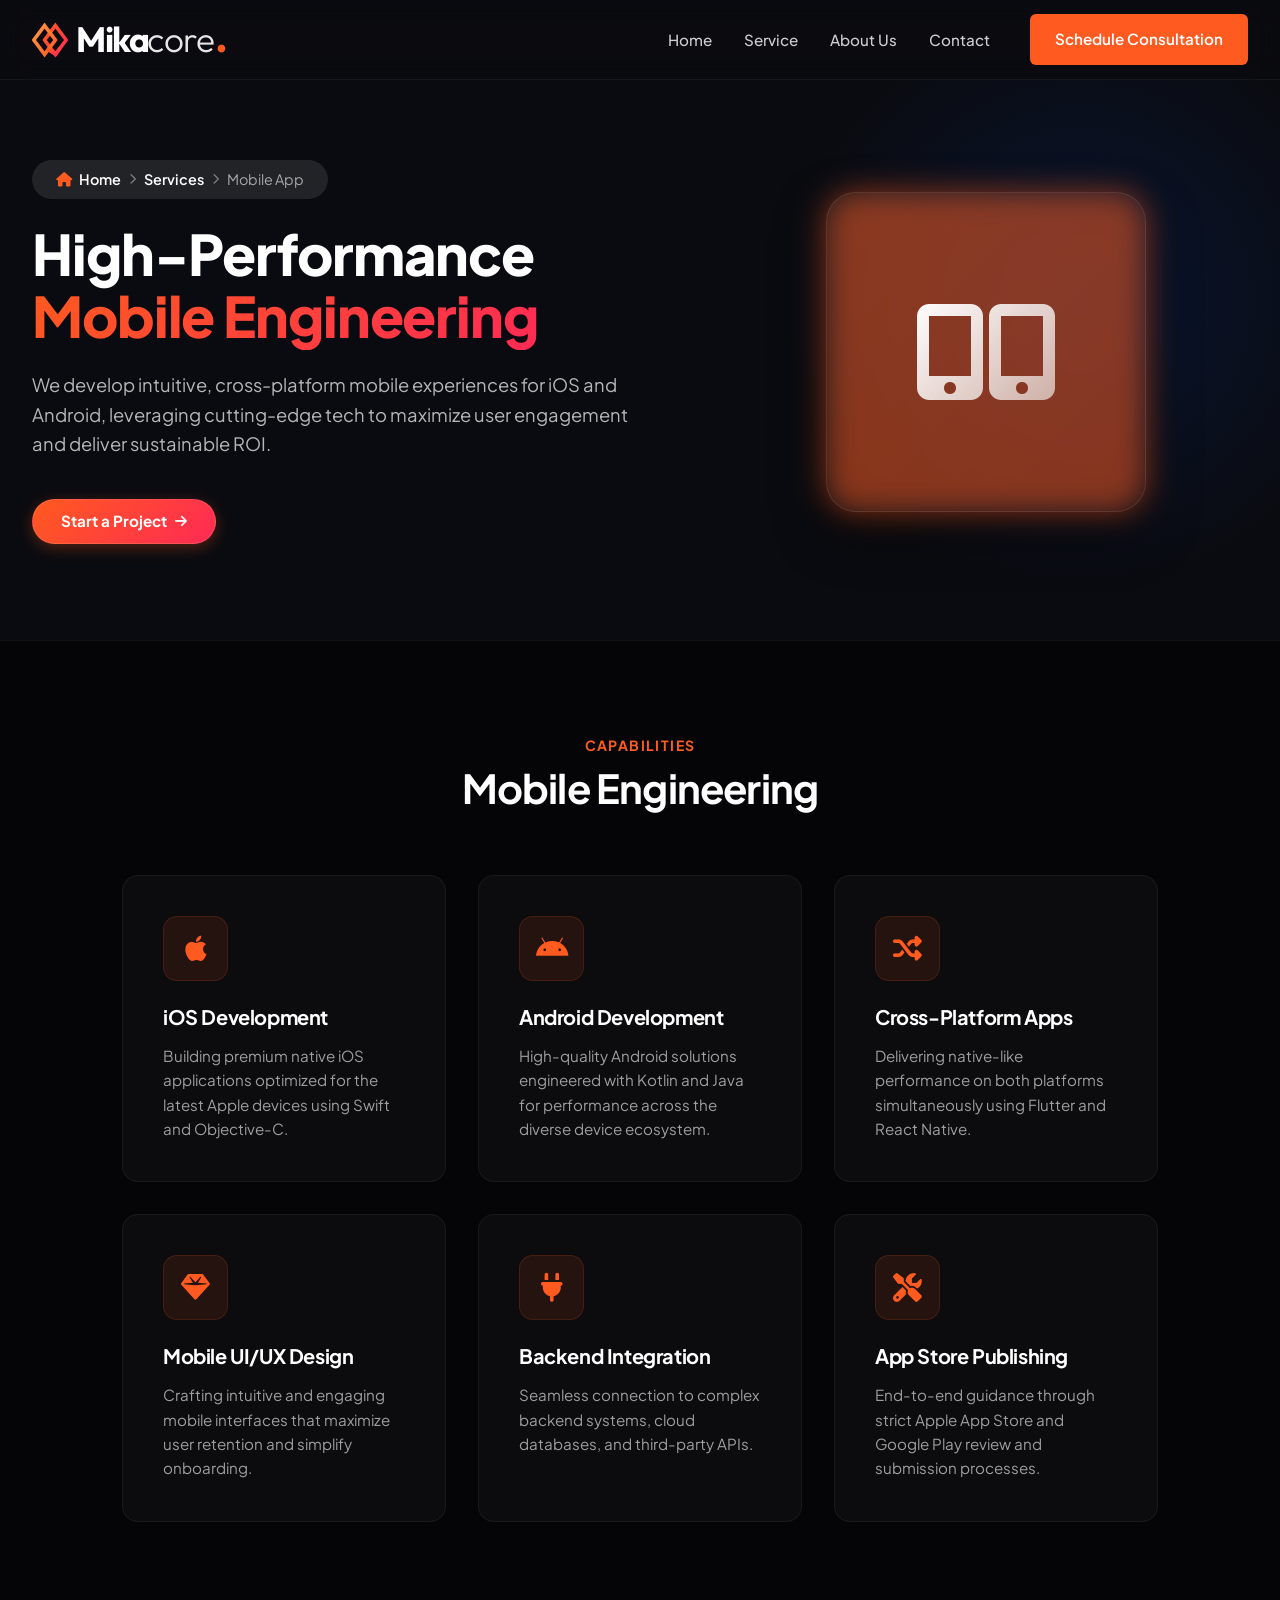
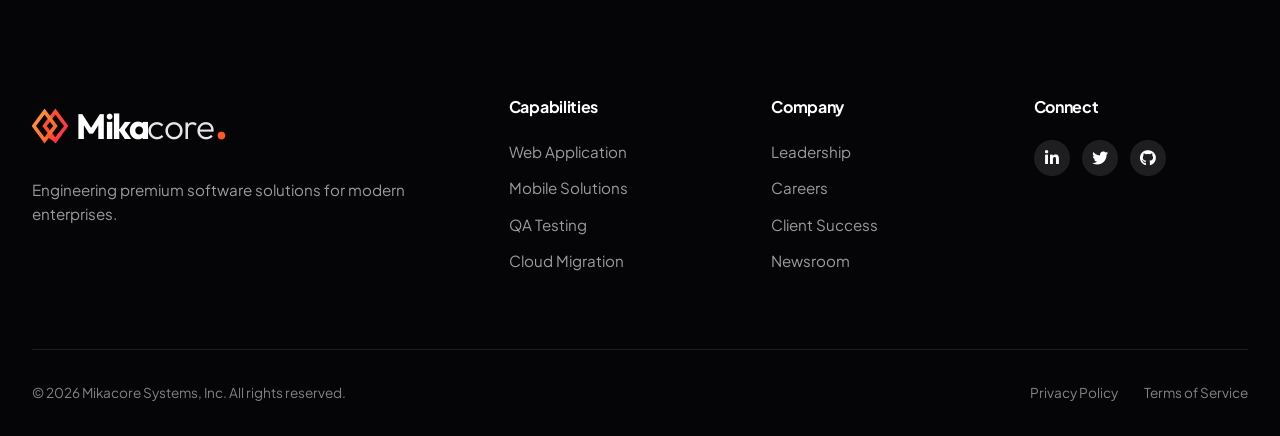
==== commit 8432d82d: "refactor: update brand typography by replacing Poppins and Comfortaa with Outfit font across all pag" ====
--- a/mobile-app.html
+++ b/mobile-app.html
@@ -7,9 +7,7 @@
   <title>Mobile App Development | Mikacore Services</title>
   <link rel="preconnect" href="https://fonts.googleapis.com">
   <link rel="preconnect" href="https://fonts.gstatic.com" crossorigin>
-  <link
-    href="https://fonts.googleapis.com/css2?family=Plus+Jakarta+Sans:wght@300;400;500;600;700;800&family=Poppins:wght@300;700&display=swap"
-    rel="stylesheet">
+  <link href="https://fonts.googleapis.com/css2?family=Plus+Jakarta+Sans:wght@300;400;500;600;700;800&family=Outfit:wght@300;400;700;900&display=swap" rel="stylesheet">
   <link rel="stylesheet" href="https://cdnjs.cloudflare.com/ajax/libs/font-awesome/6.4.0/css/all.min.css">
   <link rel="stylesheet" href="styles.css?v=2">
 </head>
--- a/styles.css
+++ b/styles.css
@@ -21,7 +21,7 @@
 
     /* Typography */
     --font-sans: 'Plus Jakarta Sans', system-ui, -apple-system, sans-serif;
-    --font-logo: 'Poppins', sans-serif;
+    --font-logo: 'Outfit', sans-serif;
 
 
     /* Elevation / Shadows */
@@ -279,8 +279,9 @@
     font-weight: 700;
     font-size: 2.2rem;
     color: var(--c-white);
-    font-family: 'Comfortaa', cursive;
+    font-family: var(--font-logo);
     letter-spacing: -0.04em;
+    text-transform: capitalize;
 }
 
 .navbar.scrolled .brand-mika {
@@ -288,12 +289,13 @@
 }
 
 .brand-core {
-    font-family: 'Lexend', sans-serif;
-    font-weight: 200;
+    font-family: var(--font-logo);
+    font-weight: 300;
     font-size: 2.2rem;
     color: var(--c-white);
     letter-spacing: -0.02em;
-    margin-left: -2px;
+    margin-left: -1px;
+    opacity: 0.9;
 }
 
 .navbar.scrolled .brand-core {
